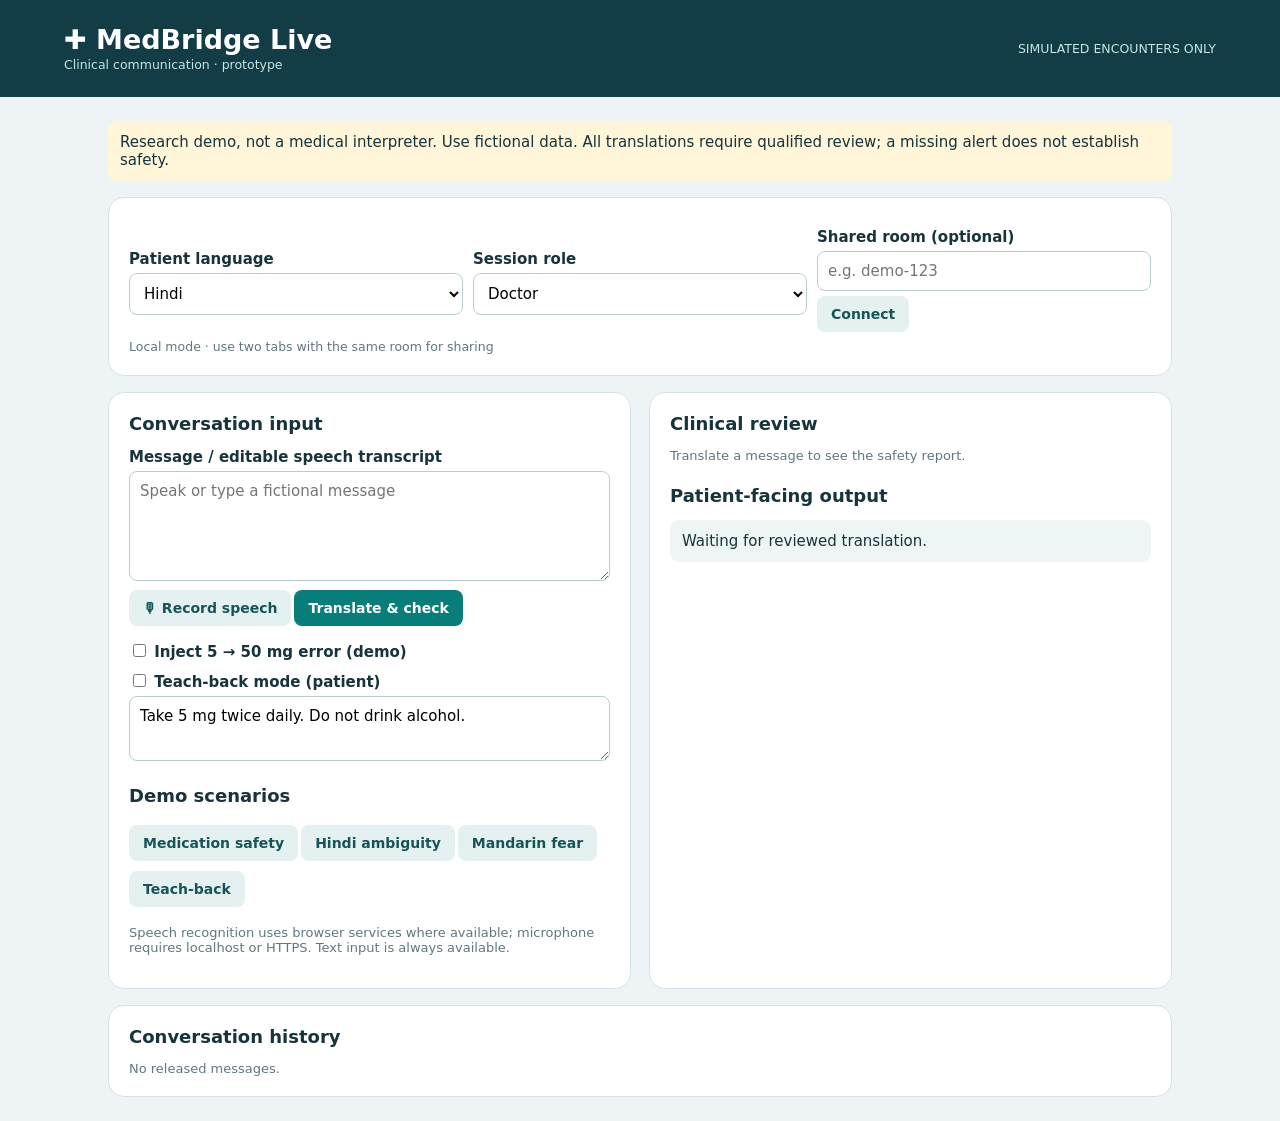
==== index.html @ 8c2855c5 "Add files via upload" ====
<!doctype html><html lang="en"><meta charset="utf-8"><meta name="viewport" content="width=device-width,initial-scale=1"><title>MedBridge Live</title><style>
*{box-sizing:border-box}body{margin:0;background:#eef4f5;color:#17333c;font:15px system-ui}header{background:#123c46;color:white;padding:24px 5%;display:flex;justify-content:space-between;align-items:center}h1{margin:0;font-size:27px}small{color:#607780}header small{color:#c5e5e5}main{max-width:1100px;margin:24px auto;padding:0 18px}.grid{display:grid;grid-template-columns:1fr 1fr;gap:18px}.panel{background:white;border:1px solid #d6e3e5;border-radius:16px;padding:20px;margin-bottom:16px}h2{font-size:18px;margin:0 0 14px}label{display:block;margin:10px 0 5px;font-weight:600}select,input,textarea{width:100%;padding:10px;border:1px solid #b9cdd1;border-radius:8px;font:inherit;background:white}textarea{min-height:110px}button{border:0;border-radius:8px;background:#087d79;color:white;padding:10px 14px;font:600 14px system-ui;cursor:pointer;margin:5px 3px 5px 0}button.secondary{background:#e5f1f0;color:#16545a}button:disabled{opacity:.5;cursor:not-allowed}.notice{background:#fff5d9;padding:12px;border-radius:8px;margin-bottom:16px}.flag{padding:12px;margin:8px 0;border-left:4px solid #d49422;background:#fff6e5;border-radius:6px}.red{border-color:#bd3c42;background:#fff0f0}.message{padding:12px;background:#edf6f5;border-radius:9px;white-space:pre-wrap;overflow-wrap:anywhere}.row{display:flex;gap:10px;align-items:center;flex-wrap:wrap}.row>*{flex:1}.chip{display:inline-block;background:#e5edf8;padding:5px 9px;border-radius:20px;margin:3px}.muted{color:#607780;font-size:13px}#history{max-height:350px;overflow:auto}.entry{border-bottom:1px solid #ddd;padding:10px 0} @media(max-width:700px){.grid{grid-template-columns:1fr}header{display:block}}</style><header><div><h1>✚ MedBridge Live</h1><small>Clinical communication · prototype</small></div><small>SIMULATED ENCOUNTERS ONLY</small></header><main><div class="notice">Research demo, not a medical interpreter. Use fictional data. All translations require qualified review; a missing alert does not establish safety.</div><div class="panel"><div class="row"><div><label>Patient language</label><select id="lang"><option value="hi">Hindi</option><option value="es">Spanish</option><option value="zh">Mandarin</option></select></div><div><label>Session role</label><select id="role"><option value="doctor">Doctor</option><option value="patient">Patient</option></select></div><div><label>Shared room (optional)</label><input id="room" placeholder="e.g. demo-123"><button class="secondary" onclick="connect()">Connect</button></div></div><small id="connection">Local mode · use two tabs with the same room for sharing</small></div><div class="grid"><section class="panel"><h2>Conversation input</h2><label>Message / editable speech transcript</label><textarea id="text" placeholder="Speak or type a fictional message"></textarea><button class="secondary" onclick="mic()">🎙 Record speech</button><button onclick="send()" id="send">Translate & check</button><div><label><input type="checkbox" id="inject" style="width:auto"> Inject 5 → 50 mg error (demo)</label></div><label><input type="checkbox" id="teach" style="width:auto"> Teach-back mode (patient)</label><textarea id="reference" placeholder="Original English instruction for teach-back" style="min-height:65px">Take 5 mg twice daily. Do not drink alcohol.</textarea><h2 style="margin-top:20px">Demo scenarios</h2><button class="secondary" onclick="example('safety')">Medication safety</button><button class="secondary" onclick="example('culture')">Hindi ambiguity</button><button class="secondary" onclick="example('emotion')">Mandarin fear</button><button class="secondary" onclick="example('teach')">Teach-back</button><p class="muted">Speech recognition uses browser services where available; microphone requires localhost or HTTPS. Text input is always available.</p></section><section class="panel"><h2>Clinical review</h2><div id="result" class="muted">Translate a message to see the safety report.</div><div id="actions" hidden><button onclick="approve()" id="approve">Release reviewed translation (simulation)</button><button class="secondary" onclick="speak()" id="play" disabled>🔊 Play released text</button></div><h2 style="margin-top:22px">Patient-facing output</h2><div id="patient" class="message">Waiting for reviewed translation.</div></section></div><section class="panel"><h2>Conversation history</h2><div id="history" class="muted">No released messages.</div></section></main><script>
const $=id=>document.getElementById(id);let current=null, socket=null,released=null;const locale={en:'en-US',hi:'hi-IN',es:'es-US',zh:'zh-CN'};const esc=s=>String(s??'').replace(/[&<>"']/g,c=>({'&':'&amp;','<':'&lt;','>':'&gt;','"':'&quot;',"'":'&#39;'}[c]));
function example(k){$('inject').checked=false;$('teach').checked=false;if(k==='safety'){$('role').value='doctor';$('text').value='Take 5 mg twice daily. Do not drink alcohol.';$('inject').checked=true}if(k==='culture'){$('lang').value='hi';$('role').value='patient';$('text').value='मेरा दिल घबरा रहा है।'}if(k==='emotion'){$('lang').value='zh';$('role').value='patient';$('text').value='我很害怕，我不明白。'}if(k==='teach'){$('role').value='patient';$('teach').checked=true;$('text').value={hi:'मैं दिन में एक बार 5 मिलीग्राम लूँगा।',es:'Tomaré 5 mg una vez al día.',zh:'我每天服用一次5毫克。'}[$('lang').value]}}
function mic(){const R=window.SpeechRecognition||window.webkitSpeechRecognition;if(!R){alert('Speech recognition unavailable. Use Chrome or type.');return}let r=new R();r.lang=locale[$('role').value==='doctor'?'en':$('lang').value];r.interimResults=true;r.onresult=e=>{$('text').value=Array.from(e.results).map(x=>x[0].transcript).join(' ')};r.onerror=e=>alert('Microphone: '+e.error);r.start()}
async function send(){let doctor=$('role').value==='doctor';$('send').disabled=true;$('result').textContent='Translating and checking…';$('actions').hidden=true;$('patient').textContent='Waiting for review.';released=null;try{let res=await fetch('/api/message',{method:'POST',headers:{'Content-Type':'application/json'},body:JSON.stringify({text:$('text').value,src:doctor?'en':$('lang').value,tgt:doctor?$('lang').value:'en',inject:$('inject').checked,reference:!doctor&&$('teach').checked?$('reference').value:''})});let d=await res.json();if(d.error)throw Error(d.error);render(d);if(socket?.readyState===1)socket.send(JSON.stringify({type:'review',data:d}))}catch(e){$('result').textContent=e.message}finally{$('send').disabled=false}}
function render(d){current=d;let red=d.flags.some(f=>f.level==='red');$('result').innerHTML='<small>'+esc(d.mode)+(d.injected?' · INJECTED ERROR':'')+'</small><p><b>Original</b></p><div class="message">'+esc(d.text)+'</div><p><b>Proposed translation — not released</b></p><div class="message">'+esc(d.translation)+'</div>'+d.emotions.map(e=>'<span class="chip">'+esc(e.category+' · '+e.intensity)+'</span>').join('')+d.flags.map(f=>'<div class="flag '+(f.level==='red'?'red':'')+'"><b>'+esc(f.kind.toUpperCase())+'</b><br>'+esc(f.reason)+(f.suggestion?'<p>Ask: '+esc(f.suggestion)+'</p>':'')+'</div>').join('')+(!d.flags.length?'<p>No supported rule flagged an issue. Review still required.</p>':'');$('actions').hidden=false;$('approve').disabled=red;$('play').disabled=true;$('patient').textContent=red?'Held: revise or repeat the instruction.':'Awaiting qualified review (simulated).';if(red)$('result').innerHTML+='<p class="muted">Correct the source or disable the demo injection and translate again. Red flags cannot be released.</p>'}
function approve(){if(!current||current.flags.some(f=>f.level==='red'))return;release(current);if(socket?.readyState===1)socket.send(JSON.stringify({type:'release',data:current}))}
function release(d){released=d;$('patient').textContent=d.translation;$('play').disabled=false;let el=document.createElement('div');el.className='entry';el.textContent=d.src.toUpperCase()+' → '+d.tgt.toUpperCase()+': '+d.text+' / '+d.translation;$('history').prepend(el)}
function speak(){if(!released)return;let u=new SpeechSynthesisUtterance(released.translation);u.lang=locale[released.tgt];speechSynthesis.speak(u)}
function connect(){let room=$('room').value.trim();if(!room)return;if(socket)socket.close();socket=new WebSocket((location.protocol==='https:'?'wss:':'ws:')+'//'+location.host+'/ws/'+encodeURIComponent(room));socket.onopen=()=>$('connection').textContent='Connected to '+room;socket.onclose=()=>$('connection').textContent='Disconnected';socket.onmessage=e=>{let m=JSON.parse(e.data);if(m.type==='release')release(m.data);if(m.type==='review'&&$('role').value==='doctor')render(m.data)}}
</script></html>
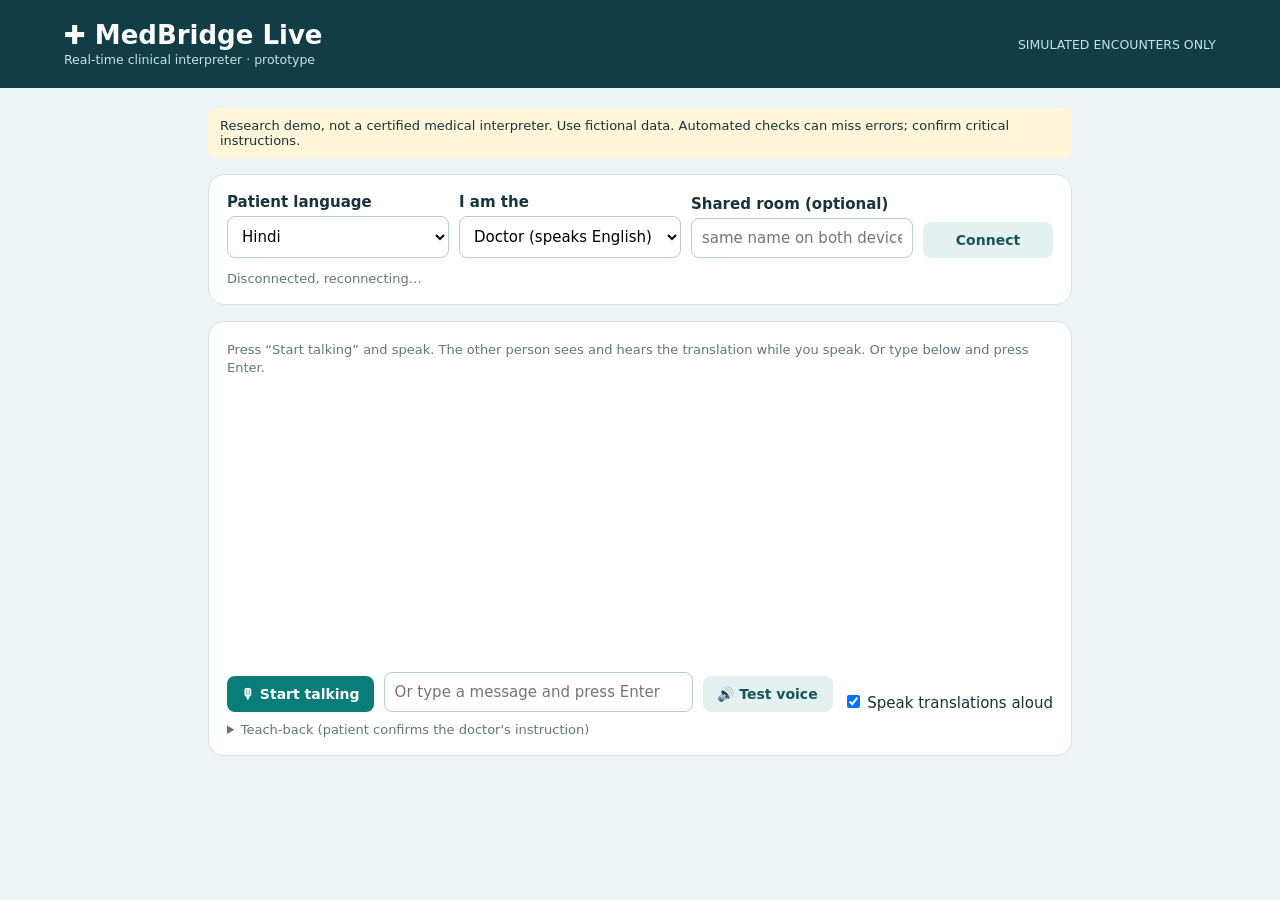
==== commit 56ca3b7f: "Real-time translation with local NLLB, streaming WebSocket chat and spoken output Replace the exampl" ====
--- a/index.html
+++ b/index.html
@@ -1,12 +1,41 @@
 <!doctype html><html lang="en"><meta charset="utf-8"><meta name="viewport" content="width=device-width,initial-scale=1"><title>MedBridge Live</title><style>
-*{box-sizing:border-box}body{margin:0;background:#eef4f5;color:#17333c;font:15px system-ui}header{background:#123c46;color:white;padding:24px 5%;display:flex;justify-content:space-between;align-items:center}h1{margin:0;font-size:27px}small{color:#607780}header small{color:#c5e5e5}main{max-width:1100px;margin:24px auto;padding:0 18px}.grid{display:grid;grid-template-columns:1fr 1fr;gap:18px}.panel{background:white;border:1px solid #d6e3e5;border-radius:16px;padding:20px;margin-bottom:16px}h2{font-size:18px;margin:0 0 14px}label{display:block;margin:10px 0 5px;font-weight:600}select,input,textarea{width:100%;padding:10px;border:1px solid #b9cdd1;border-radius:8px;font:inherit;background:white}textarea{min-height:110px}button{border:0;border-radius:8px;background:#087d79;color:white;padding:10px 14px;font:600 14px system-ui;cursor:pointer;margin:5px 3px 5px 0}button.secondary{background:#e5f1f0;color:#16545a}button:disabled{opacity:.5;cursor:not-allowed}.notice{background:#fff5d9;padding:12px;border-radius:8px;margin-bottom:16px}.flag{padding:12px;margin:8px 0;border-left:4px solid #d49422;background:#fff6e5;border-radius:6px}.red{border-color:#bd3c42;background:#fff0f0}.message{padding:12px;background:#edf6f5;border-radius:9px;white-space:pre-wrap;overflow-wrap:anywhere}.row{display:flex;gap:10px;align-items:center;flex-wrap:wrap}.row>*{flex:1}.chip{display:inline-block;background:#e5edf8;padding:5px 9px;border-radius:20px;margin:3px}.muted{color:#607780;font-size:13px}#history{max-height:350px;overflow:auto}.entry{border-bottom:1px solid #ddd;padding:10px 0} @media(max-width:700px){.grid{grid-template-columns:1fr}header{display:block}}</style><header><div><h1>✚ MedBridge Live</h1><small>Clinical communication · prototype</small></div><small>SIMULATED ENCOUNTERS ONLY</small></header><main><div class="notice">Research demo, not a medical interpreter. Use fictional data. All translations require qualified review; a missing alert does not establish safety.</div><div class="panel"><div class="row"><div><label>Patient language</label><select id="lang"><option value="hi">Hindi</option><option value="es">Spanish</option><option value="zh">Mandarin</option></select></div><div><label>Session role</label><select id="role"><option value="doctor">Doctor</option><option value="patient">Patient</option></select></div><div><label>Shared room (optional)</label><input id="room" placeholder="e.g. demo-123"><button class="secondary" onclick="connect()">Connect</button></div></div><small id="connection">Local mode · use two tabs with the same room for sharing</small></div><div class="grid"><section class="panel"><h2>Conversation input</h2><label>Message / editable speech transcript</label><textarea id="text" placeholder="Speak or type a fictional message"></textarea><button class="secondary" onclick="mic()">🎙 Record speech</button><button onclick="send()" id="send">Translate & check</button><div><label><input type="checkbox" id="inject" style="width:auto"> Inject 5 → 50 mg error (demo)</label></div><label><input type="checkbox" id="teach" style="width:auto"> Teach-back mode (patient)</label><textarea id="reference" placeholder="Original English instruction for teach-back" style="min-height:65px">Take 5 mg twice daily. Do not drink alcohol.</textarea><h2 style="margin-top:20px">Demo scenarios</h2><button class="secondary" onclick="example('safety')">Medication safety</button><button class="secondary" onclick="example('culture')">Hindi ambiguity</button><button class="secondary" onclick="example('emotion')">Mandarin fear</button><button class="secondary" onclick="example('teach')">Teach-back</button><p class="muted">Speech recognition uses browser services where available; microphone requires localhost or HTTPS. Text input is always available.</p></section><section class="panel"><h2>Clinical review</h2><div id="result" class="muted">Translate a message to see the safety report.</div><div id="actions" hidden><button onclick="approve()" id="approve">Release reviewed translation (simulation)</button><button class="secondary" onclick="speak()" id="play" disabled>🔊 Play released text</button></div><h2 style="margin-top:22px">Patient-facing output</h2><div id="patient" class="message">Waiting for reviewed translation.</div></section></div><section class="panel"><h2>Conversation history</h2><div id="history" class="muted">No released messages.</div></section></main><script>
-const $=id=>document.getElementById(id);let current=null, socket=null,released=null;const locale={en:'en-US',hi:'hi-IN',es:'es-US',zh:'zh-CN'};const esc=s=>String(s??'').replace(/[&<>"']/g,c=>({'&':'&amp;','<':'&lt;','>':'&gt;','"':'&quot;',"'":'&#39;'}[c]));
-function example(k){$('inject').checked=false;$('teach').checked=false;if(k==='safety'){$('role').value='doctor';$('text').value='Take 5 mg twice daily. Do not drink alcohol.';$('inject').checked=true}if(k==='culture'){$('lang').value='hi';$('role').value='patient';$('text').value='मेरा दिल घबरा रहा है।'}if(k==='emotion'){$('lang').value='zh';$('role').value='patient';$('text').value='我很害怕，我不明白。'}if(k==='teach'){$('role').value='patient';$('teach').checked=true;$('text').value={hi:'मैं दिन में एक बार 5 मिलीग्राम लूँगा।',es:'Tomaré 5 mg una vez al día.',zh:'我每天服用一次5毫克。'}[$('lang').value]}}
-function mic(){const R=window.SpeechRecognition||window.webkitSpeechRecognition;if(!R){alert('Speech recognition unavailable. Use Chrome or type.');return}let r=new R();r.lang=locale[$('role').value==='doctor'?'en':$('lang').value];r.interimResults=true;r.onresult=e=>{$('text').value=Array.from(e.results).map(x=>x[0].transcript).join(' ')};r.onerror=e=>alert('Microphone: '+e.error);r.start()}
-async function send(){let doctor=$('role').value==='doctor';$('send').disabled=true;$('result').textContent='Translating and checking…';$('actions').hidden=true;$('patient').textContent='Waiting for review.';released=null;try{let res=await fetch('/api/message',{method:'POST',headers:{'Content-Type':'application/json'},body:JSON.stringify({text:$('text').value,src:doctor?'en':$('lang').value,tgt:doctor?$('lang').value:'en',inject:$('inject').checked,reference:!doctor&&$('teach').checked?$('reference').value:''})});let d=await res.json();if(d.error)throw Error(d.error);render(d);if(socket?.readyState===1)socket.send(JSON.stringify({type:'review',data:d}))}catch(e){$('result').textContent=e.message}finally{$('send').disabled=false}}
-function render(d){current=d;let red=d.flags.some(f=>f.level==='red');$('result').innerHTML='<small>'+esc(d.mode)+(d.injected?' · INJECTED ERROR':'')+'</small><p><b>Original</b></p><div class="message">'+esc(d.text)+'</div><p><b>Proposed translation — not released</b></p><div class="message">'+esc(d.translation)+'</div>'+d.emotions.map(e=>'<span class="chip">'+esc(e.category+' · '+e.intensity)+'</span>').join('')+d.flags.map(f=>'<div class="flag '+(f.level==='red'?'red':'')+'"><b>'+esc(f.kind.toUpperCase())+'</b><br>'+esc(f.reason)+(f.suggestion?'<p>Ask: '+esc(f.suggestion)+'</p>':'')+'</div>').join('')+(!d.flags.length?'<p>No supported rule flagged an issue. Review still required.</p>':'');$('actions').hidden=false;$('approve').disabled=red;$('play').disabled=true;$('patient').textContent=red?'Held: revise or repeat the instruction.':'Awaiting qualified review (simulated).';if(red)$('result').innerHTML+='<p class="muted">Correct the source or disable the demo injection and translate again. Red flags cannot be released.</p>'}
-function approve(){if(!current||current.flags.some(f=>f.level==='red'))return;release(current);if(socket?.readyState===1)socket.send(JSON.stringify({type:'release',data:current}))}
-function release(d){released=d;$('patient').textContent=d.translation;$('play').disabled=false;let el=document.createElement('div');el.className='entry';el.textContent=d.src.toUpperCase()+' → '+d.tgt.toUpperCase()+': '+d.text+' / '+d.translation;$('history').prepend(el)}
-function speak(){if(!released)return;let u=new SpeechSynthesisUtterance(released.translation);u.lang=locale[released.tgt];speechSynthesis.speak(u)}
-function connect(){let room=$('room').value.trim();if(!room)return;if(socket)socket.close();socket=new WebSocket((location.protocol==='https:'?'wss:':'ws:')+'//'+location.host+'/ws/'+encodeURIComponent(room));socket.onopen=()=>$('connection').textContent='Connected to '+room;socket.onclose=()=>$('connection').textContent='Disconnected';socket.onmessage=e=>{let m=JSON.parse(e.data);if(m.type==='release')release(m.data);if(m.type==='review'&&$('role').value==='doctor')render(m.data)}}
+*{box-sizing:border-box}body{margin:0;background:#eef4f5;color:#17333c;font:15px system-ui}header{background:#123c46;color:white;padding:20px 5%;display:flex;justify-content:space-between;align-items:center}h1{margin:0;font-size:26px}small{color:#607780}header small{color:#c5e5e5}main{max-width:900px;margin:20px auto;padding:0 18px}.panel{background:white;border:1px solid #d6e3e5;border-radius:16px;padding:18px;margin-bottom:16px}label{display:block;margin:0 0 5px;font-weight:600}select,input,textarea{width:100%;padding:10px;border:1px solid #b9cdd1;border-radius:8px;font:inherit;background:white}button{border:0;border-radius:8px;background:#087d79;color:white;padding:10px 14px;font:600 14px system-ui;cursor:pointer}button.secondary{background:#e5f1f0;color:#16545a}button.rec{background:#bd3c42}.row{display:flex;gap:10px;align-items:flex-end;flex-wrap:wrap}.row>*{flex:1;min-width:130px}.row>button{flex:0 0 auto}.notice{background:#fff5d9;padding:10px 12px;border-radius:8px;margin-bottom:16px;font-size:13px}#log{min-height:320px;max-height:60vh;overflow:auto}.msg{padding:12px;border-radius:12px;margin:10px 0;max-width:85%;background:#edf6f5}.msg.doctor{background:#e3eefb;margin-right:auto}.msg.patient{background:#e6f5ec;margin-left:auto}.who{font-size:12px;color:#607780;margin-bottom:4px}.orig{color:#607780;font-size:13px;margin-bottom:6px;overflow-wrap:anywhere}.tr{font-size:18px;overflow-wrap:anywhere}.live .tr{opacity:.65}.live .tr:after{content:' ▍'}.flag{padding:8px 10px;margin-top:8px;border-left:4px solid #d49422;background:#fff6e5;border-radius:6px;font-size:13px}.flag.red{border-color:#bd3c42;background:#fff0f0}.err{color:#bd3c42}.muted{color:#607780;font-size:13px}.chip{display:inline-block;background:#e5edf8;padding:3px 8px;border-radius:20px;margin:6px 4px 0 0;font-size:12px}
+@media(max-width:700px){header{display:block}.msg{max-width:100%}}</style><header><div><h1>✚ MedBridge Live</h1><small>Real-time clinical interpreter · prototype</small></div><small>SIMULATED ENCOUNTERS ONLY</small></header><main><div class="notice">Research demo, not a certified medical interpreter. Use fictional data. Automated checks can miss errors; confirm critical instructions.</div>
+<div class="panel"><div class="row"><div><label>Patient language</label><select id="lang" autocomplete="off"><option value="hi">Hindi</option><option value="es">Spanish</option><option value="zh">Mandarin</option></select></div><div><label>I am the</label><select id="role" autocomplete="off"><option value="doctor">Doctor (speaks English)</option><option value="patient">Patient</option></select></div><div><label>Shared room (optional)</label><input id="room" placeholder="same name on both devices"></div><button class="secondary" onclick="connect()">Connect</button></div><p class="muted" id="status" style="margin:8px 0 0"></p><p class="muted" id="connection" style="margin-bottom:0"></p></div>
+<div class="panel"><div id="log"><span class="muted">Press “Start talking” and speak. The other person sees and hears the translation while you speak. Or type below and press Enter.</span></div>
+<div class="row" style="margin-top:12px"><button id="mic" onclick="toggleMic()">🎙 Start talking</button><input id="text" placeholder="Or type a message and press Enter" style="flex:3" autocomplete="off"><button class="secondary" onclick="say({hi:'नमस्ते, आप कैसे हैं?',es:'Hola, ¿cómo está?',zh:'你好，你感觉怎么样？'}[$('lang').value],$('lang').value)">🔊 Test voice</button><label style="font-weight:400;flex:0 0 auto;margin:0"><input type="checkbox" id="speak" style="width:auto" checked> Speak translations aloud</label></div>
+<details style="margin-top:10px"><summary class="muted">Teach-back (patient confirms the doctor's instruction)</summary><label style="margin-top:8px"><input type="checkbox" id="teach" style="width:auto"> Compare patient replies with:</label><input id="reference" value="Take 5 mg twice daily. Do not drink alcohol."></details></div></main><script>
+const $=id=>document.getElementById(id);const locale={en:'en-US',hi:'hi-IN',es:'es-US',zh:'zh-CN'};const esc=s=>String(s??'').replace(/[&<>"']/g,c=>({'&':'&amp;','<':'&lt;','>':'&gt;','"':'&quot;',"'":'&#39;'}[c]));
+let ws=null,room='local-'+Math.random().toString(36).slice(2,8),rec=null,listening=false,seq=0,uid=null,timer=null,lastSent='';const bubbles={};
+const mine=()=>$('role').value, langOf=r=>r==='doctor'?'en':$('lang').value, otherLang=()=>mine()==='doctor'?$('lang').value:'en';
+function connect(){const r=$('room').value.trim();if(r)room=r;open()}
+function open(){if(ws){ws.onclose=null;ws.close()}ws=new WebSocket((location.protocol==='https:'?'wss:':'ws:')+'//'+location.host+'/ws/'+encodeURIComponent(room));ws.onopen=()=>$('connection').textContent=room.startsWith('local-')?'Single-device mode: both roles on this screen.':'Connected to room “'+room+'”. Open the same room on the other device.';const me=ws;ws.onclose=()=>{if(ws!==me)return;$('connection').textContent='Disconnected, reconnecting…';setTimeout(()=>{if(ws===me)open()},1500)};ws.onmessage=e=>onMsg(JSON.parse(e.data))}
+function sendUtter(text,final){text=text.trim();if(!text)return;if(ws?.readyState!==1){$('status').textContent='Not connected to server, reload the page.';return}if(!uid)uid=mine()+'-'+room+'-'+Date.now()+'-'+(++seq);const id=uid;if(final)uid=null;$('status').textContent='Heard: '+text;
+ ws.send(JSON.stringify({type:'utter',id,final,text,role:mine(),src:langOf(mine()),tgt:otherLang(),reference:final&&mine()==='patient'&&$('teach').checked?$('reference').value:''}))}
+function schedule(text){clearTimeout(timer);timer=setTimeout(()=>{if(text!==lastSent){lastSent=text;sendUtter(text,false)}},350)}
+function toggleMic(){if(listening){listening=false;rec&&rec.stop();return}const R=window.SpeechRecognition||window.webkitSpeechRecognition;if(!R){alert('Speech recognition unavailable. Use Chrome, or type.');return}
+ listening=true;$('mic').textContent='⏹ Stop';$('mic').classList.add('rec');startRec(R)}
+function startRec(R){rec=new R();rec.lang=locale[langOf(mine())];rec.continuous=true;rec.interimResults=true;
+ rec.onresult=e=>{for(let i=e.resultIndex;i<e.results.length;i++){const r=e.results[i],t=r[0].transcript;if(r.isFinal){clearTimeout(timer);lastSent='';sendUtter(t,true)}else schedule(t)}};
+ rec.onstart=()=>$('status').textContent='Listening… speak now';rec.onerror=e=>{if(e.error!=='no-speech'&&e.error!=='aborted'){$('status').textContent='Microphone error: '+e.error+(e.error==='not-allowed'?' (allow microphone access for this site)':e.error==='network'?' (Chrome speech service unreachable)':'');listening=false}};
+ rec.onend=()=>{if(listening)try{startRec(R)}catch(_){}else{$('mic').textContent='🎙 Start talking';$('mic').classList.remove('rec')}};rec.start()}
+$('text').addEventListener('keydown',e=>{if(e.key==='Enter'){sendUtter($('text').value,true);$('text').value=''}});
+$('role').addEventListener('change',()=>{if(listening){rec.stop()}});
+function onMsg(m){const log=$('log');if(log.querySelector('.muted'))log.innerHTML='';let b=bubbles[m.id];
+ if(!b){b=bubbles[m.id]=document.createElement('div');b.className='msg '+m.role;log.append(b)}
+ if(m.type==='error'){b.innerHTML='<div class="orig">'+esc(m.text)+'</div><div class="err">'+esc(m.error)+'</div>';return}
+ const flags=(m.flags||[]).map(f=>'<div class="flag '+(f.level==='red'?'red':'')+'"><b>'+(f.level==='red'?'⚠ CHECK: ':'')+esc(f.kind.toUpperCase())+'</b> '+esc(f.reason)+(f.suggestion?' <i>Ask: '+esc(f.suggestion)+'</i>':'')+'</div>').join('');
+ const chips=(m.emotions||[]).map(e=>'<span class="chip">'+esc(e.category+' · '+e.intensity)+'</span>').join('');
+ b.classList.toggle('live',m.type==='partial');
+ b.innerHTML='<div class="who">'+(m.role==='doctor'?'Doctor':'Patient')+' · '+m.src.toUpperCase()+' → '+m.tgt.toUpperCase()+'</div><div class="orig">'+esc(m.text)+'</div><div class="tr">'+esc(m.translation)+'</div>'+(m.type==='final'?'<button class="secondary" style="margin-top:8px" onclick="say(this.parentNode.querySelector(\'.tr\').textContent,\''+m.tgt+'\')">🔊 Play</button>':'')+chips+flags;
+ log.scrollTop=log.scrollHeight;
+ const forMe=m.role!==mine()||room.startsWith('local-');
+ if(m.type==='final'&&forMe&&$('speak').checked&&!(listening&&room.startsWith('local-'))){say(m.translation,m.tgt)}}
+let curAudio=null;
+async function say(text,lang){try{if(curAudio)curAudio.pause();const a=new Audio('/api/tts?lang='+lang+'&text='+encodeURIComponent(text));curAudio=a;a.onplaying=()=>$('status').textContent='🔊 Speaking…';a.onended=()=>$('status').textContent='Done speaking.';await a.play();return}catch(e){}
+ browserSay(text,lang)}
+function browserSay(text,lang){const u=new SpeechSynthesisUtterance(text);u.lang=locale[lang];const v=speechSynthesis.getVoices().filter(x=>x.lang.replace('_','-').toLowerCase().startsWith(lang));
+ if(v.length)u.voice=v.find(x=>x.localService)||v[0];u.onstart=()=>$('status').textContent='🔊 Speaking (browser voice '+(u.voice?u.voice.name:'default')+')…';u.onerror=e=>$('status').textContent='Speech error: '+e.error;u.onend=()=>$('status').textContent='Done speaking.';window.__u=u;speechSynthesis.cancel();speechSynthesis.resume();setTimeout(()=>speechSynthesis.speak(u),80)}
+speechSynthesis.onvoiceschanged=()=>{};speechSynthesis.getVoices();
+open();
 </script></html>
